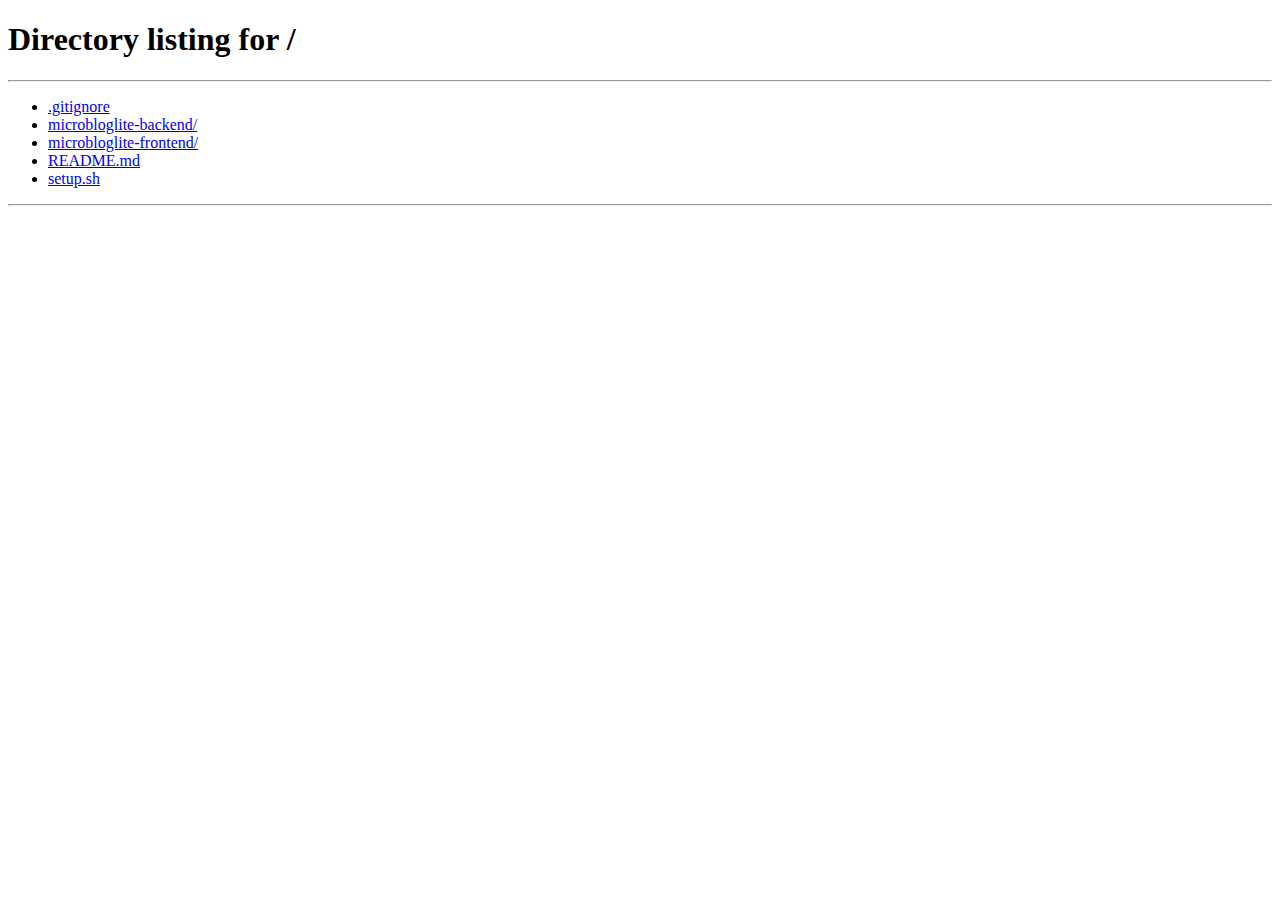
==== microbloglite-frontend/posts.html @ 6ef9190e "organizing files and login/logout functionality" ====
<!DOCTYPE html>
<html lang="en">
<head>
    <meta charset="UTF-8">
    <meta http-equiv="X-UA-Compatible" content="IE=edge">
    <meta name="viewport" content="width=device-width, initial-scale=1.0">

    <!-- Page Title -->
    <title>Posts Page</title>

    <!-- Bootstrap CSS -->
    <link
      href="https://cdn.jsdelivr.net/npm/bootstrap@5.3.0/dist/css/bootstrap.min.css"
      rel="stylesheet"
      integrity="sha384-9ndCyUaIbzAi2FUVXJi0CjmCapSmO7SnpJef0486qhLnuZ2cdeRhO02iuK6FUUVM"
      crossorigin="anonymous"
    />
    <script
      src="https://cdn.jsdelivr.net/npm/bootstrap@5.3.0/dist/js/bootstrap.bundle.min.js"
      integrity="sha384-geWF76RCwLtnZ8qwWowPQNguL3RmwHVBC9FhGdlKrxdiJJigb/j/68SIy3Te4Bkz"
      crossorigin="anonymous"
    ></script>

    <!-- Global CSS (CSS rules you want applied to all pages) -->
    <link rel="stylesheet" href="styles/global.css" />

    <!-- Page-specific CSS -->
    <link rel="stylesheet" href="styles/posts.css" />

    <!-- Run AFTER the page is loaded: -->
    <script src="scripts/auth.js"></script>
    <script>
      document.addEventListener('DOMContentLoaded', function() {
        // If the user is NOT logged in, redirect back to the landing page (index.html)
        if (isLoggedIn() === false) window.location.replace("/");
      });
    </script>
</head>
<body>
    <header>
      <button id="logoutButton" class="btn btn-danger" onclick="logout()">Logout</button>
      <h1>POSTS PAGE</h1>
    </header>

    <main>
      <!-- Content will go here -->
    </main>

    <footer>
      <!-- Footer content goes here -->
    </footer>

    <!-- Page-specific code -->
    <script src="scripts/posts.js"></script>
</body>
</html>
---- microbloglite-frontend/styles/global.css ----
/* Global CSS for all pages */

* {
    /* Sizing helper: See Workbook 1b, page 2-33. */
    box-sizing: border-box;

    /* 
       Vizualization helper: While styling or debugging your HTML & CSS, 
       uncomment the rule below to see all the boxes on your page more
       clearly! (Remove this outline before submitting: users won't 
       want to see it!)
    */
    /* outline: 1px dotted red; */
}

:root {
    font-size: 1rem;
}
---- microbloglite-frontend/styles/posts.css ----
/* Posts Page CSS */
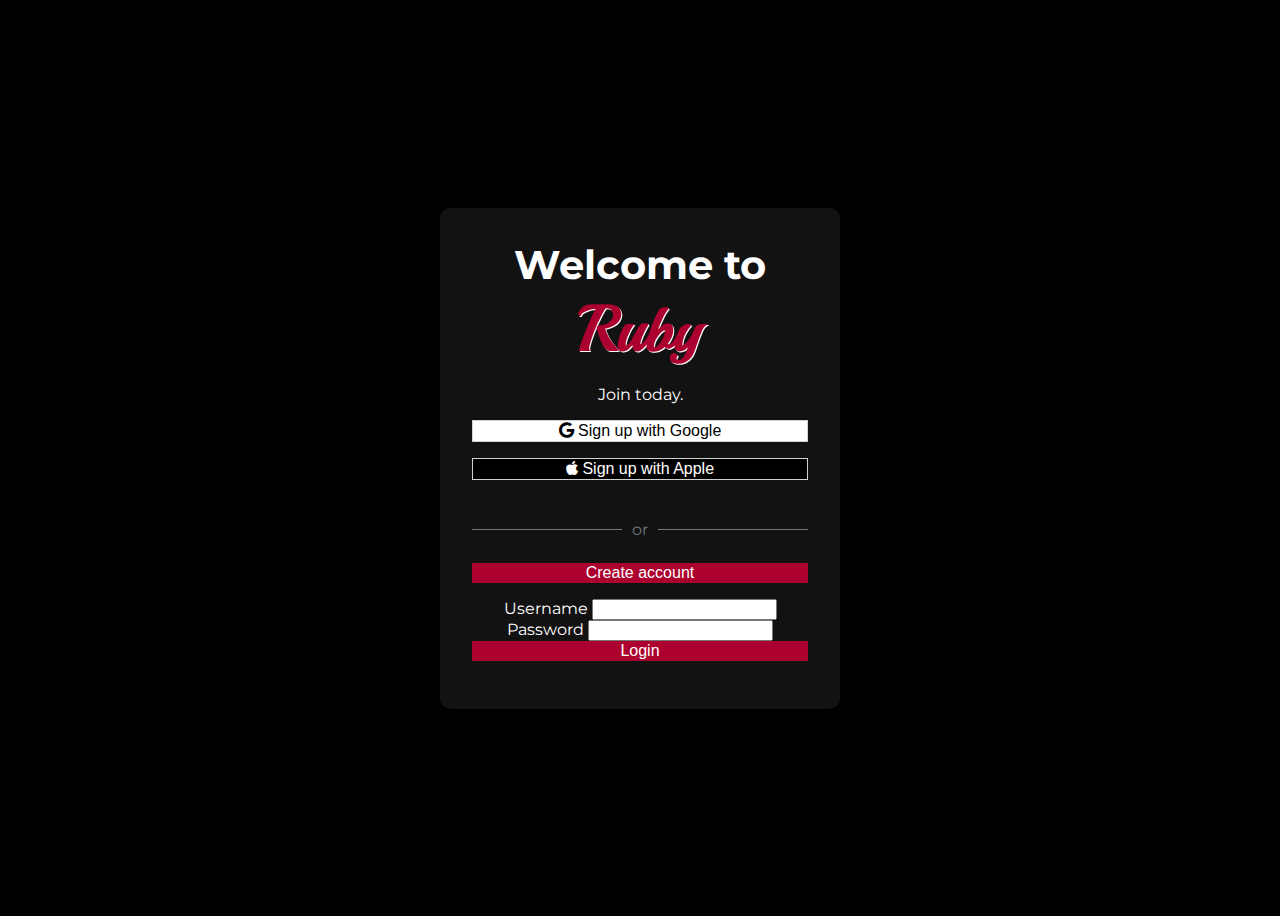
==== commit 2597cf14: "adding profile css and tightened up login page" ====
--- a/microbloglite-frontend/posts.html
+++ b/microbloglite-frontend/posts.html
@@ -32,25 +32,28 @@
     <script>
       document.addEventListener('DOMContentLoaded', function() {
         // If the user is NOT logged in, redirect back to the landing page (index.html)
-        if (isLoggedIn() === false) window.location.replace("/");
+        if (isLoggedIn() === false) window.location.replace("index.html");
       });
     </script>
 </head>
 <body>
-    <header>
+    <header class="d-flex justify-content-between align-items-center p-3 bg-light">
+    <h1>Your Timeline</h1>
+    <nav>
+      <a href="profile.html" class="btn btn-primary me-2">Profile</a>
       <button id="logoutButton" class="btn btn-danger" onclick="logout()">Logout</button>
-      <h1>POSTS PAGE</h1>
-    </header>
+    </nav>
+  </header>
 
     <main>
-      <!-- Content will go here -->
+    <div id="postsContainer"></div>
     </main>
 
     <footer>
-      <!-- Footer content goes here -->
+
     </footer>
 
-    <!-- Page-specific code -->
+ 
     <script src="scripts/posts.js"></script>
 </body>
 </html>
--- a/microbloglite-frontend/styles/global.css
+++ b/microbloglite-frontend/styles/global.css
@@ -1,18 +1,44 @@
+@import url('https://fonts.googleapis.com/css2?family=Montserrat:ital,wght@0,100..900;1,100..900&family=Playball&display=swap');
+
+
 /* Global CSS for all pages */
 
 * {
-    /* Sizing helper: See Workbook 1b, page 2-33. */
-    box-sizing: border-box;
+  /* Sizing helper: See Workbook 1b, page 2-33. */
+  box-sizing: border-box;
 
-    /* 
+  /* 
        Vizualization helper: While styling or debugging your HTML & CSS, 
        uncomment the rule below to see all the boxes on your page more
        clearly! (Remove this outline before submitting: users won't 
        want to see it!)
     */
-    /* outline: 1px dotted red; */
+  /* outline: 1px dotted red; */
 }
 
 :root {
-    font-size: 1rem;
+  font-size: 1rem;
 }
+
+body {
+        background-color: #000;
+        color: #fff;
+        height: 100vh;
+        display: flex;
+        justify-content: center;
+        align-items: center;
+        text-align: center;
+        font-family: "Montserrat", serif !important;
+  font-weight: 400;
+  font-style: normal;
+      }
+
+.btn-custom {
+    background-color: #ac012e ; 
+    color: #fff ; 
+    border: none ; 
+  }
+
+  .btn-custom:hover {
+    background-color: #4d0114 !important; 
+  }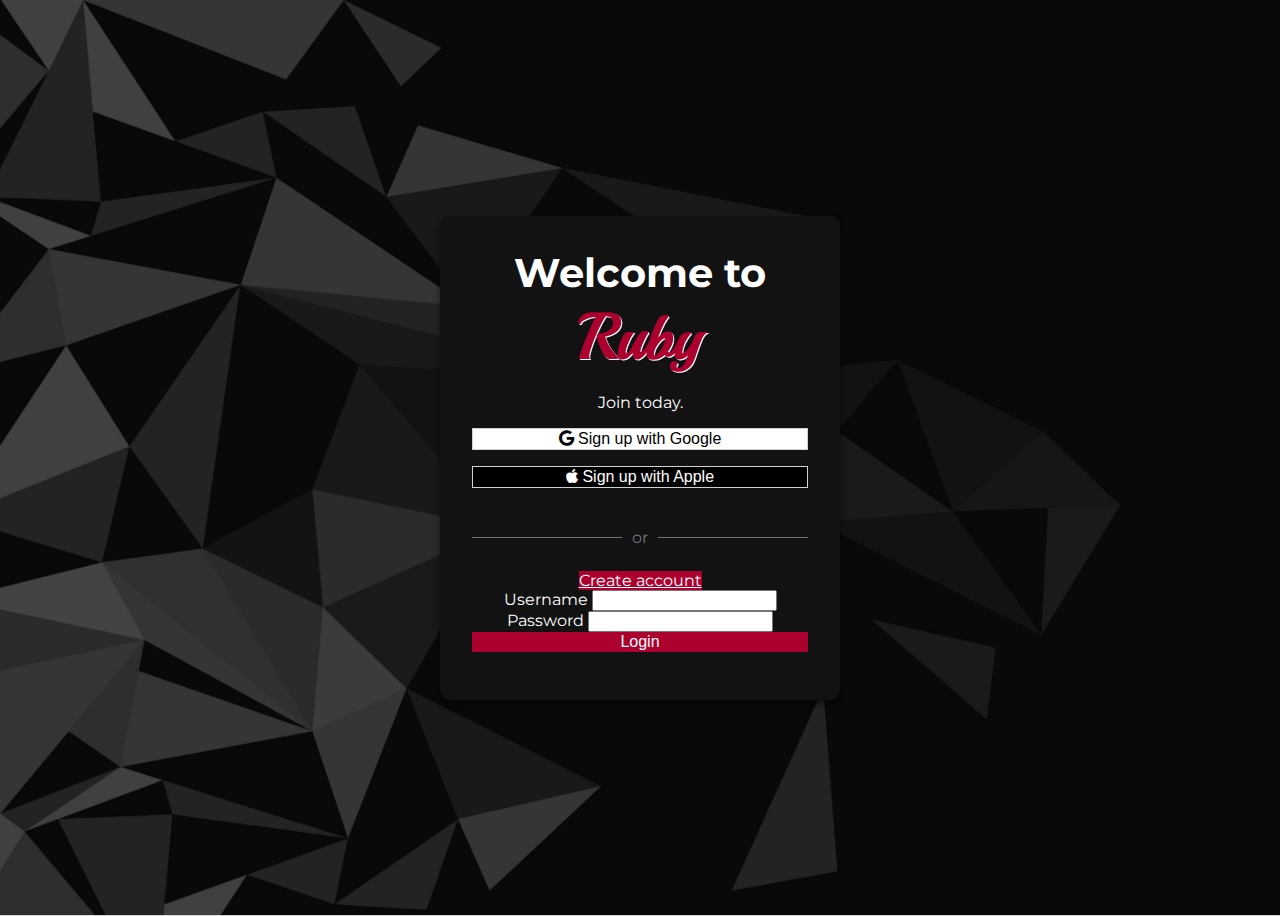
==== commit 33848246: "did a few tweaks and finishing register page" ====
--- a/microbloglite-frontend/posts.html
+++ b/microbloglite-frontend/posts.html
@@ -1,59 +1,127 @@
 <!DOCTYPE html>
 <html lang="en">
-<head>
-    <meta charset="UTF-8">
-    <meta http-equiv="X-UA-Compatible" content="IE=edge">
-    <meta name="viewport" content="width=device-width, initial-scale=1.0">
-
-    <!-- Page Title -->
+  <head>
+    <meta charset="UTF-8" />
+    <meta http-equiv="X-UA-Compatible" content="IE=edge" />
+    <meta name="viewport" content="width=device-width, initial-scale=1.0" />
     <title>Posts Page</title>
 
-    <!-- Bootstrap CSS -->
-    <link
-      href="https://cdn.jsdelivr.net/npm/bootstrap@5.3.0/dist/css/bootstrap.min.css"
-      rel="stylesheet"
-      integrity="sha384-9ndCyUaIbzAi2FUVXJi0CjmCapSmO7SnpJef0486qhLnuZ2cdeRhO02iuK6FUUVM"
-      crossorigin="anonymous"
-    />
-    <script
-      src="https://cdn.jsdelivr.net/npm/bootstrap@5.3.0/dist/js/bootstrap.bundle.min.js"
-      integrity="sha384-geWF76RCwLtnZ8qwWowPQNguL3RmwHVBC9FhGdlKrxdiJJigb/j/68SIy3Te4Bkz"
-      crossorigin="anonymous"
-    ></script>
+    <!-- bootstrap CSS -->
+    <link href="https://cdn.jsdelivr.net/npm/bootstrap@5.3.0/dist/css/bootstrap.min.css" rel="stylesheet" />
 
-    <!-- Global CSS (CSS rules you want applied to all pages) -->
+    <!-- font awesome for icons-->
+    <link rel="stylesheet" href="https://cdnjs.cloudflare.com/ajax/libs/font-awesome/6.0.0/css/all.min.css" />
+
+    <!-- global and page specifc CSS -->
     <link rel="stylesheet" href="styles/global.css" />
-
-    <!-- Page-specific CSS -->
     <link rel="stylesheet" href="styles/posts.css" />
 
-    <!-- Run AFTER the page is loaded: -->
     <script src="scripts/auth.js"></script>
     <script>
-      document.addEventListener('DOMContentLoaded', function() {
-        // If the user is NOT logged in, redirect back to the landing page (index.html)
+      document.addEventListener("DOMContentLoaded", function () {
         if (isLoggedIn() === false) window.location.replace("index.html");
       });
     </script>
-</head>
-<body>
-    <header class="d-flex justify-content-between align-items-center p-3 bg-light">
-    <h1>Your Timeline</h1>
-    <nav>
-      <a href="profile.html" class="btn btn-primary me-2">Profile</a>
-      <button id="logoutButton" class="btn btn-danger" onclick="logout()">Logout</button>
-    </nav>
-  </header>
+  </head>
+  <body>
+    <div class="container-fluid">
+      <div class="row">
+        <!-- left sidebar -->
+        <div class="col-3 sidebar">
+          <div class="mb-4">
+            <img src="images/rubylogo.png" alt="Hexagon Logo" style="width: 200px; height: 150px" />
+          </div>
+          <a href="#" class="sidebar-item">
+            <i class="fas fa-home"></i>
+            <span>Home</span>
+          </a>
+          <a href="#" class="sidebar-item">
+            <i class="fas fa-hashtag"></i>
+            <span>Explore</span>
+          </a>
+          <a href="#" class="sidebar-item">
+            <i class="fas fa-bell"></i>
+            <span>Notifications</span>
+          </a>
+          <a href="#" class="sidebar-item">
+            <i class="fas fa-envelope"></i>
+            <span>Messages</span>
+          </a>
+          <a href="#" class="sidebar-item">
+            <i class="fas fa-bookmark"></i>
+            <span>Bookmarks</span>
+          </a>
+          <a href="profile.html" class="sidebar-item">
+            <i class="fas fa-user"></i>
+            <span>Profile</span>
+          </a>
+          <button id="logoutButton" class="btn btn-custom mt-3 rounded" onclick="logout()">Logout</button>
+        </div>
 
-    <main>
-    <div id="postsContainer"></div>
-    </main>
+        <!-- post timeline and post bar -->
+        <div class="col-6 main-content p-0">
+          <div class="post-input">
+            <div class="d-flex gap-3">
+              <div class="flex-grow-1">
+                <textarea class="form-control" placeholder="What's happening?" rows="3"></textarea>
+                <div class="d-flex justify-content-between align-items-center mt-3">
+                  <div>
+                    <button class="btn btn-link text-primary"><i class="far fa-image"></i></button>
+                    <button class="btn btn-link text-primary"><i class="far fa-smile"></i></button>
+                  </div>
+                  <button class="btn btn-custom rounded px-4" onclick="">Post</button>
+                </div>
+              </div>
+            </div>
+          </div>
+          <div id="postsContainer" class="m-3"></div>
+        </div>
 
-    <footer>
+        <!-- right sidebar -->
+        <div class="col-3 right-sidebar">
+          <div class="sidebar">
+            <div class="input-group mb-3">
+              <span class="input-group-text">
+                <i class="fas fa-search text-muted"></i>
+              </span>
+              <input type="text" class="form-control" placeholder="Search" />
+            </div>
 
-    </footer>
+            <div class="trends-card">
+              <h5 class="trends-for-you p-3 mb-3">Trends for you</h5>
+              <div class="trend-item">
+                <small class="trending">Trending worldwide</small>
+                <div class="hashtags fw-bold">#BreakingNews</div>
+                <small class="jewels">500K Jewels</small>
+              </div>
+              <div class="trend-item">
+                <small class="trending">Trending in Sports</small>
+                <div class="hashtags fw-bold">#LeBronJames</div>
+                <small class="jewels">800K Jewels</small>
+              </div>
+              <div class="trend-item">
+                <small class="trending">Trending in Tech</small>
+                <div class="hashtags fw-bold">#IPhone20</div>
+                <small class="jewels">200K Jewels</small>
+              </div>
+            </div>
 
- 
+            <div class="trends-card">
+              <h5 class="p-3 mb-0 trends-for-you">Who to follow</h5>
+              <div class="trend-item d-flex align-items-center">
+                <img src="images/instructor.jpg" class="rounded-circle me-3" alt="Profile" />
+                <div class="flex-grow-1">
+                  <div class="hashtags fw-bold">Craig McKeachie</div>
+                  <small class="trending">@cmckeachie</small>
+                </div>
+                <button class="btn btn-custom rounded">Follow</button>
+              </div>
+            </div>
+          </div>
+        </div>
+      </div>
+    </div>
+
     <script src="scripts/posts.js"></script>
-</body>
+  </body>
 </html>
--- a/microbloglite-frontend/styles/global.css
+++ b/microbloglite-frontend/styles/global.css
@@ -21,7 +21,10 @@
 }
 
 body {
-        background-color: #000;
+ background-image: url("../images/rubybackground.jpg");       
+  background-size: cover; 
+  background-repeat: no-repeat; 
+  background-position: center center; 
         color: #fff;
         height: 100vh;
         display: flex;
--- a/microbloglite-frontend/styles/posts.css
+++ b/microbloglite-frontend/styles/posts.css
@@ -1 +1,114 @@
 /* Posts Page CSS */
+.sidebar {
+  height: 100vh;
+  position: sticky;
+  top: 0;
+  padding-top: 20px;
+}
+
+.sidebar-item {
+  padding: 12px 20px;
+  display: flex;
+  align-items: center;
+  gap: 15px;
+  text-decoration: none;
+  color: rgb(255, 255, 255);
+  font-size: 1.2rem;
+  transition: background-color 0.3s ease;
+}
+
+.sidebar-item:hover {
+  background-color: rgba(155, 0, 36, 0.201);
+  border-radius: 25px;
+  color: white;
+}
+
+.main-content {
+  border-left: 1px solid #eee;
+  border-right: 1px solid #eee;
+  min-height: 100vh;
+}
+
+.post-input {
+  border-bottom: 1px solid #eee;
+  padding: 20px;
+}
+
+.trends-card {
+  background-color: #f7f9f9;
+  border-radius: 16px;
+  margin-bottom: 16px;
+}
+
+.trend-item {
+  padding: 12px 16px;
+  border-bottom: 1px solid #ffffff;
+}
+
+.trend-item:last-child {
+  border-bottom: none;
+}
+
+.hashtags {
+    color: #ac012e;
+}
+
+.trends-for-you {
+    color: rgb(255, 255, 255);
+    font-family: 'Playball', cursive; 
+}
+
+.trending {
+    color: #ffffff;
+}
+
+.jewels {
+    color: #ffffff;
+}
+
+.right-sidebar .sidebar {
+    position: sticky;
+    top: 0;
+    padding-top: 20px;
+}
+.right-sidebar .sidebar-item {
+    color: white; 
+    transition: background-color 0.3s ease;
+}
+
+.right-sidebar .sidebar-item:hover {
+    background-color: rgba(20, 20, 20, 0.1); 
+    border-radius: 25px;
+    color: white;
+}
+
+
+.right-sidebar .trends-card {
+    background-color: #202020; 
+    color: #cb0000; 
+    border-radius: 16px;
+    margin-bottom: 16px;
+    box-shadow: 0 0 4px #000000
+}
+
+.right-sidebar .trend-item {
+    padding: 12px 16px;
+    border-bottom: 1px solid #4a4a4a; 
+}
+
+.right-sidebar .trend-item:last-child {
+    border-bottom: none;
+}
+
+#postsContainer .card {
+    background-color: #202020; 
+    color: #fff; 
+    border: none; 
+    border-radius: 8px; 
+    box-shadow: 0 4px 8px rgba(0, 0, 0, 0.5);
+    padding: 15px; 
+}
+
+#postsContainer .card * {
+    color: #fff !important; 
+}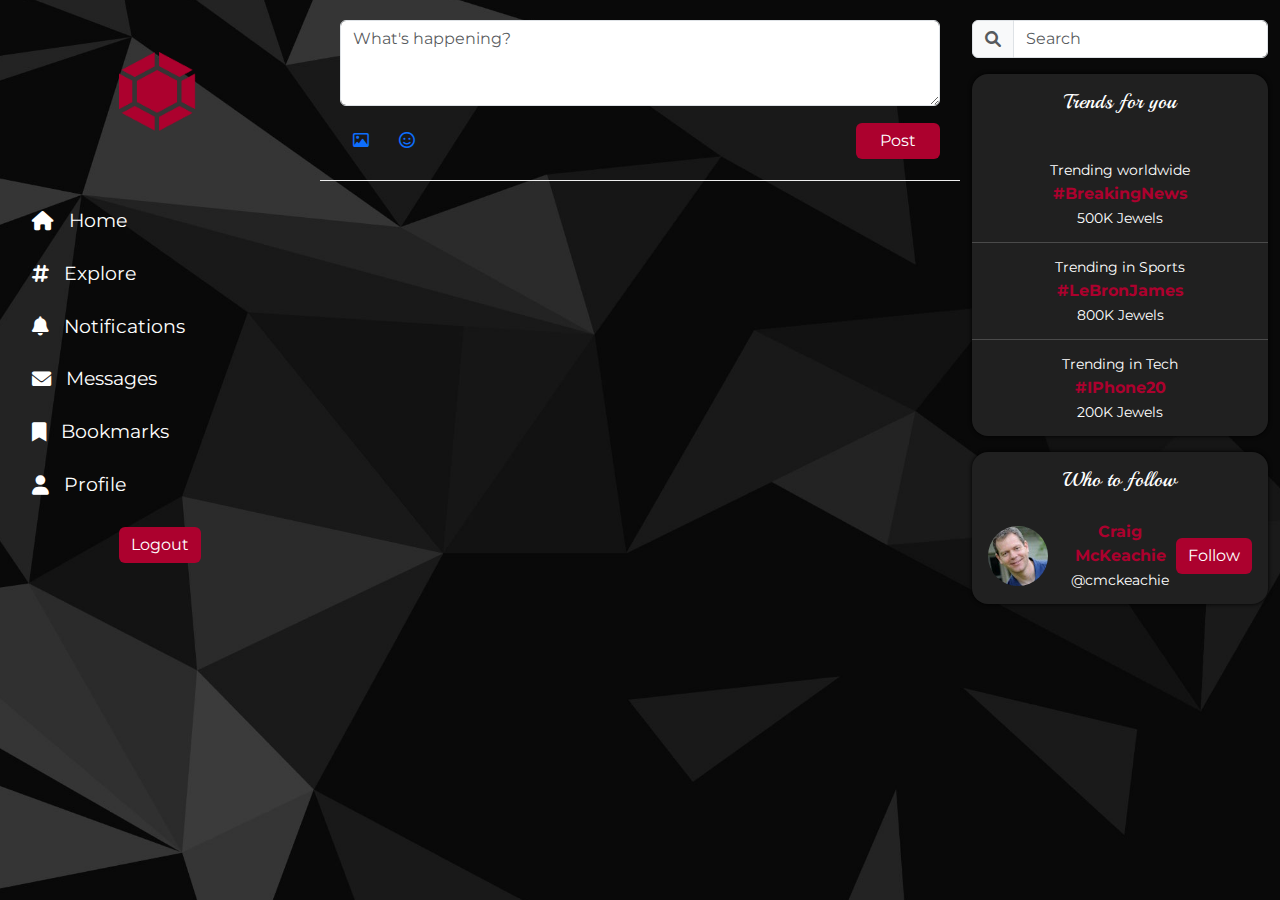
==== commit 27a247c7: "final tweaks" ====
--- a/microbloglite-frontend/posts.html
+++ b/microbloglite-frontend/posts.html
@@ -16,22 +16,20 @@
     <link rel="stylesheet" href="styles/global.css" />
     <link rel="stylesheet" href="styles/posts.css" />
 
+    <!-- Run BEFORE page is finished loading -->
     <script src="scripts/auth.js"></script>
-    <script>
-      document.addEventListener("DOMContentLoaded", function () {
-        if (isLoggedIn() === false) window.location.replace("index.html");
-      });
-    </script>
+    
   </head>
   <body>
     <div class="container-fluid">
       <div class="row">
+
         <!-- left sidebar -->
         <div class="col-3 sidebar">
           <div class="mb-4">
             <img src="images/rubylogo.png" alt="Hexagon Logo" style="width: 200px; height: 150px" />
           </div>
-          <a href="#" class="sidebar-item">
+          <a href="index.html" class="sidebar-item">
             <i class="fas fa-home"></i>
             <span>Home</span>
           </a>
--- a/microbloglite-frontend/styles/global.css
+++ b/microbloglite-frontend/styles/global.css
@@ -1,5 +1,4 @@
-@import url('https://fonts.googleapis.com/css2?family=Montserrat:ital,wght@0,100..900;1,100..900&family=Playball&display=swap');
-
+@import url("https://fonts.googleapis.com/css2?family=Montserrat:ital,wght@0,100..900;1,100..900&family=Playball&display=swap");
 
 /* Global CSS for all pages */
 
@@ -20,7 +19,7 @@
   font-size: 1rem;
 }
 
-body {
+/* body {
  background-image: url("../images/rubybackground.jpg");       
   background-size: cover; 
   background-repeat: no-repeat; 
@@ -44,4 +43,45 @@
 
   .btn-custom:hover {
     background-color: #4d0114 !important; 
-  }+  } */
+
+body {
+  height: 100vh;
+  /* background: linear-gradient(-45deg, red, black, grey); */
+  background-image: url("../images/rubybackground.jpg");
+  background-size: 150% 150%;
+  animation: bg 12s ease infinite;
+  background-position: center center; 
+        color: #fff;
+        height: 100vh;
+        display: flex;
+        justify-content: center;
+        align-items: center;
+        text-align: center;
+        font-family: "Montserrat", serif !important;
+  font-weight: 400;
+  font-style: normal;
+      
+}
+
+@keyframes bg {
+  0% {
+    background-position: 0% 50%;
+  }
+  50% {
+    background-position: 100% 100%;
+  }
+  100% {
+    background-position: 0% 50%;
+  }
+}
+
+.btn-custom {
+    background-color: #ac012e ; 
+    color: #fff ; 
+    border: none ; 
+  }
+
+  .btn-custom:hover {
+    background-color: #4d0114 !important; 
+  } --- a/microbloglite-frontend/styles/posts.css
+++ b/microbloglite-frontend/styles/posts.css
@@ -24,8 +24,6 @@
 }
 
 .main-content {
-  border-left: 1px solid #eee;
-  border-right: 1px solid #eee;
   min-height: 100vh;
 }
 
@@ -77,7 +75,7 @@
 }
 
 .right-sidebar .sidebar-item:hover {
-    background-color: rgba(20, 20, 20, 0.1); 
+    background-color: #1414141a; 
     border-radius: 25px;
     color: white;
 }
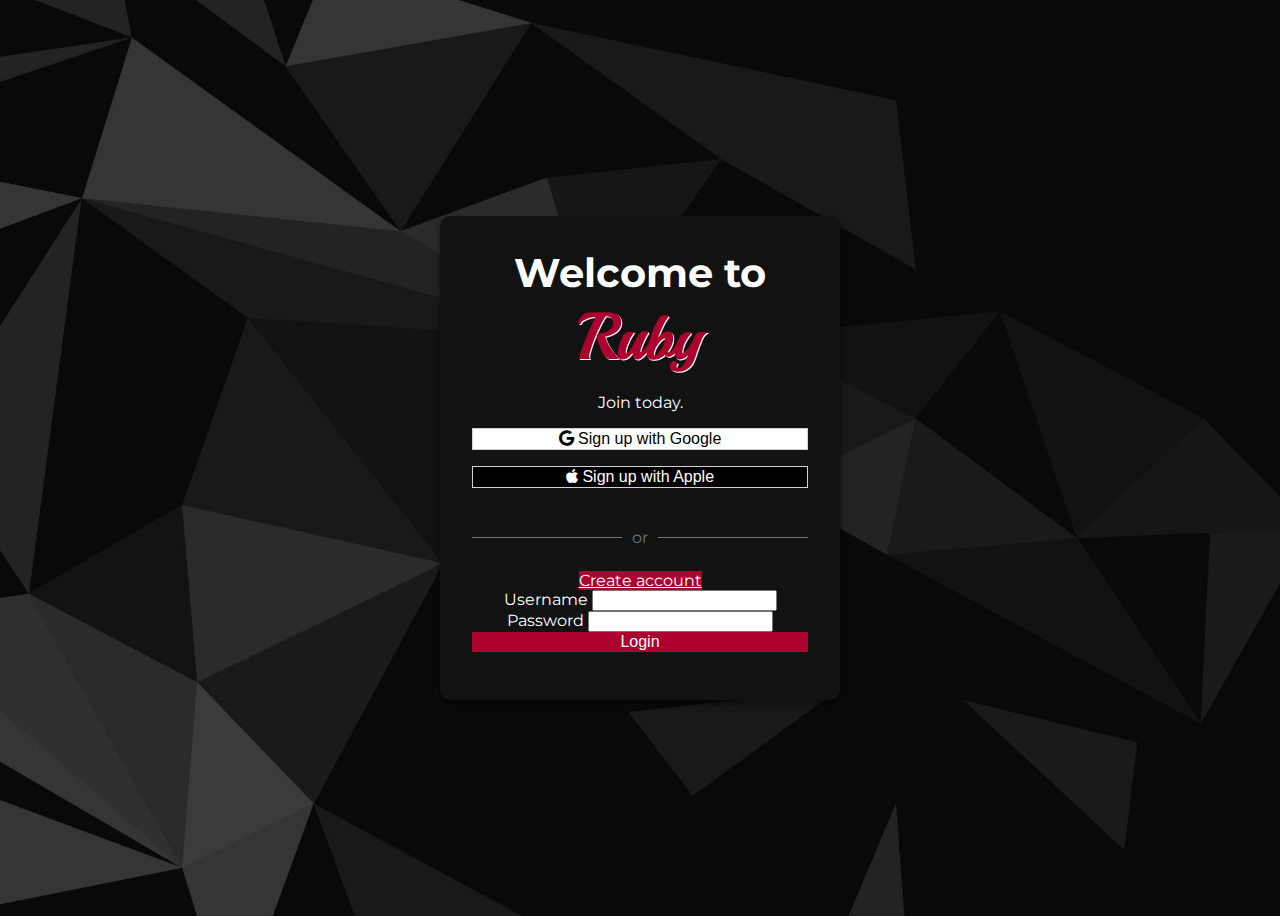
==== commit 53b10aaa: "another tweak" ====
--- a/microbloglite-frontend/posts.html
+++ b/microbloglite-frontend/posts.html
@@ -19,6 +19,10 @@
     <!-- Run BEFORE page is finished loading -->
     <script src="scripts/auth.js"></script>
     
+    <script>
+      // If the user IS logged in, redirect to posts.html
+      if (isLoggedIn() === false) window.location.replace("index.html");
+    </script>
   </head>
   <body>
     <div class="container-fluid">
--- a/microbloglite-frontend/styles/global.css
+++ b/microbloglite-frontend/styles/global.css
@@ -20,7 +20,7 @@
 }
 
 /* body {
- background-image: url("../images/rubybackground.jpg");       
+ background-image: url("../images/rubybackground.jpg");        *old css*
   background-size: cover; 
   background-repeat: no-repeat; 
   background-position: center center; 
